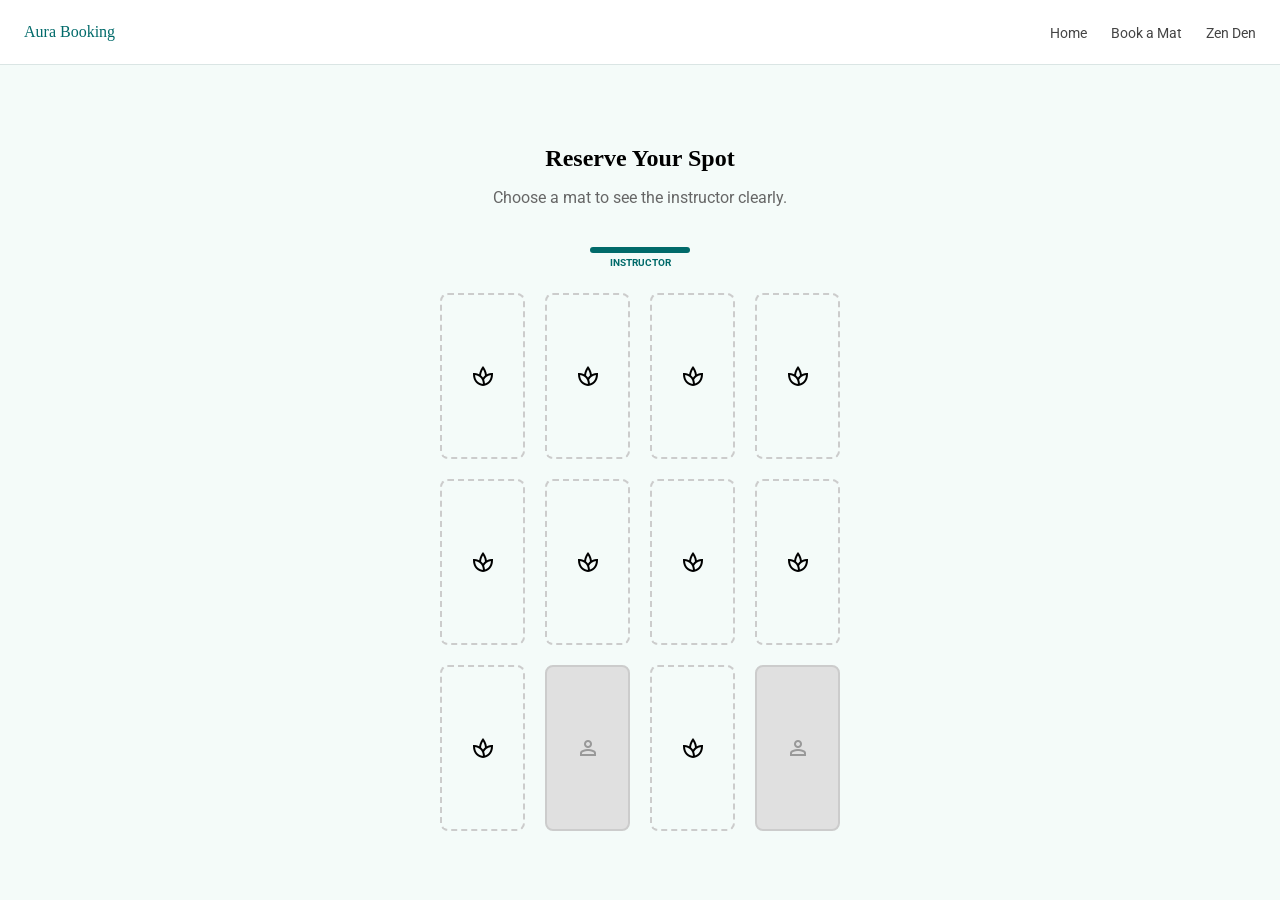
==== booking.html @ c5a3fabd "Add booking.html for mat reservation system" ====
<!DOCTYPE html>
<html lang="en">
<head>
    <meta charset="UTF-8">
    <meta name="viewport" content="width=device-width, initial-scale=1.0">
    <title>Book Your Mat | Aura</title>
    <link href="https://fonts.googleapis.com/css2?family=Roboto:wght@300;400;500&family=Google+Sans:wght@400;500&display=swap" rel="stylesheet">
    <link rel="stylesheet" href="https://fonts.googleapis.com/css2?family=Material+Symbols+Outlined:opsz,wght,FILL,GRAD@24,400,0,0" />
    <style>
        :root { --md-primary: #006a6a; --md-surface: #f4fbf9; --radius-xl: 28px; }
        body { font-family: 'Roboto', sans-serif; background: var(--md-surface); margin: 0; }
        nav { height: 64px; display: flex; align-items: center; padding: 0 24px; background: white; border-bottom: 1px solid #dae5e4; }
        .nav-links a { text-decoration: none; color: #444; margin-left: 20px; font-size: 14px; }
        
        .studio-container { max-width: 800px; margin: 40px auto; padding: 20px; text-align: center; }
        .instructor-area { width: 100px; height: 6px; background: var(--md-primary); margin: 0 auto 40px; border-radius: 10px; position: relative; }
        .instructor-area::after { content: 'INSTRUCTOR'; position: absolute; top: 10px; left: 50%; transform: translateX(-50%); font-size: 10px; color: var(--md-primary); font-weight: bold; }

        .mats-grid { display: grid; grid-template-columns: repeat(4, 1fr); gap: 20px; max-width: 400px; margin: 0 auto; }
        .mat { aspect-ratio: 1/2; border: 2px dashed #ccc; border-radius: 8px; cursor: pointer; display: flex; align-items: center; justify-content: center; transition: 0.3s; }
        .mat.occupied { background: #e0e0e0; border-style: solid; cursor: not-allowed; color: #999; }
        .mat.selected { background: var(--md-primary); border-style: solid; color: white; transform: scale(1.05); }
    </style>
</head>
<body>
    <nav>
        <div style="flex-grow:1; font-family:'Google Sans'; color:var(--md-primary)">Aura Booking</div>
        <div class="nav-links">
            <a href="index.html">Home</a>
            <a href="booking.html">Book a Mat</a>
            <a href="zen-den.html">Zen Den</a>
        </div>
    </nav>

    <div class="studio-container">
        <h2 style="font-family:'Google Sans'; margin-bottom: 10px;">Reserve Your Spot</h2>
        <p style="color:#666; margin-bottom: 40px;">Choose a mat to see the instructor clearly.</p>
        
        <div class="instructor-area"></div>
        <div class="mats-grid" id="grid"></div>
        
        <button id="confirmBtn" style="margin-top:40px; display:none; background:var(--md-primary); color:white; border:none; padding:12px 40px; border-radius:100px; cursor:pointer;">Confirm Selection</button>
    </div>

    <script>
        const grid = document.getElementById('grid');
        for (let i = 1; i <= 12; i++) {
            const isOccupied = Math.random() < 0.3;
            const mat = document.createElement('div');
            mat.className = `mat ${isOccupied ? 'occupied' : ''}`;
            mat.innerHTML = `<span class="material-symbols-outlined">${isOccupied ? 'person' : 'spa'}</span>`;
            if (!isOccupied) {
                mat.onclick = () => {
                    document.querySelectorAll('.mat').forEach(m => m.classList.remove('selected'));
                    mat.classList.add('selected');
                    document.getElementById('confirmBtn').style.display = 'inline-block';
                };
            }
            grid.appendChild(mat);
        }
    </script>
</body>
</html>
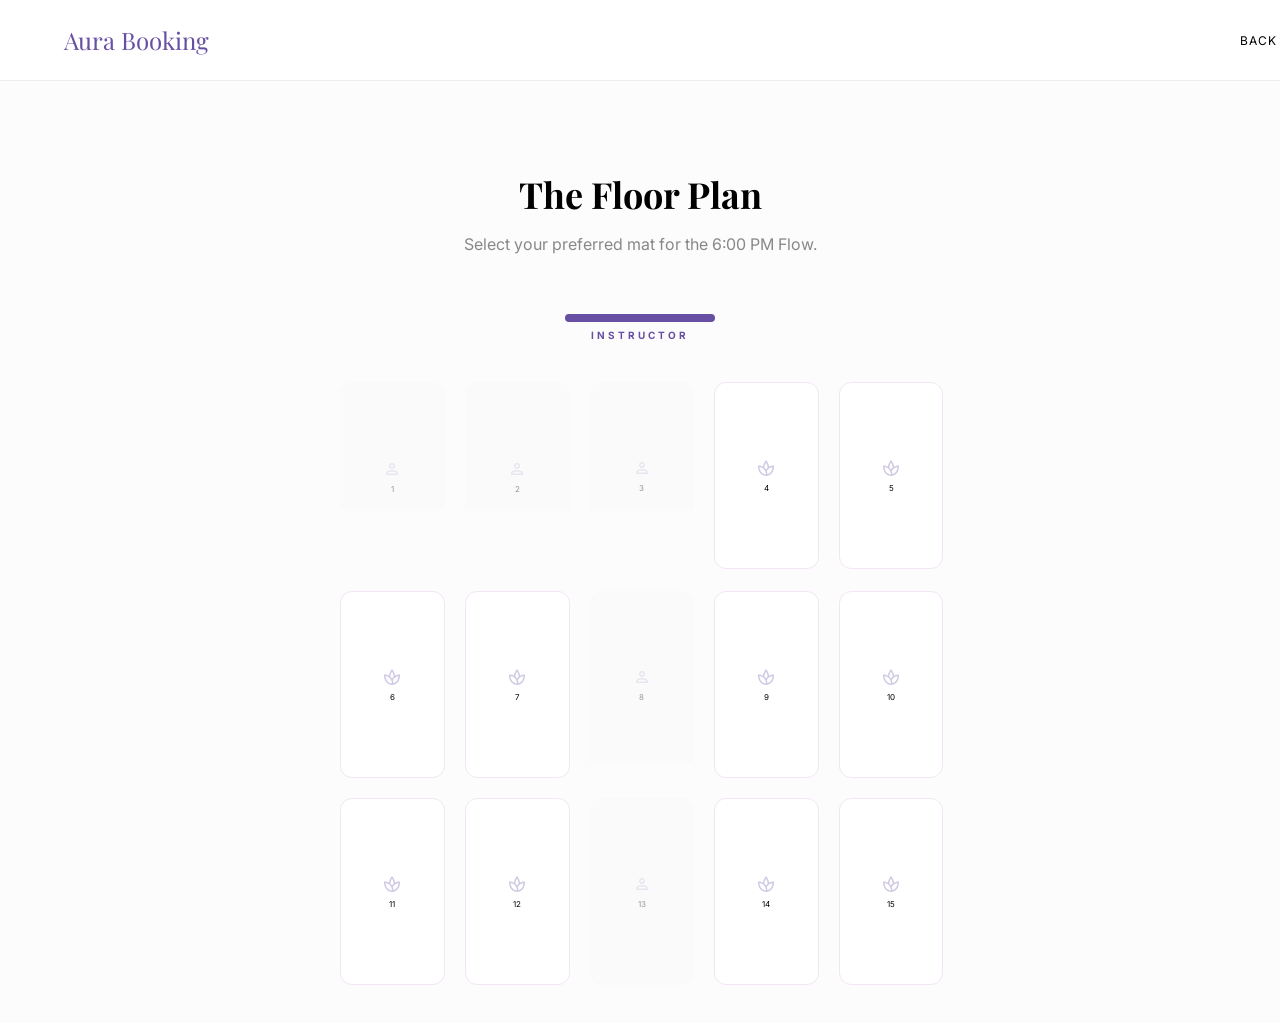
==== commit 7e81de0b: "Update booking page layout and styles" ====
--- a/booking.html
+++ b/booking.html
@@ -3,57 +3,63 @@
 <head>
     <meta charset="UTF-8">
     <meta name="viewport" content="width=device-width, initial-scale=1.0">
-    <title>Book Your Mat | Aura</title>
-    <link href="https://fonts.googleapis.com/css2?family=Roboto:wght@300;400;500&family=Google+Sans:wght@400;500&display=swap" rel="stylesheet">
-    <link rel="stylesheet" href="https://fonts.googleapis.com/css2?family=Material+Symbols+Outlined:opsz,wght,FILL,GRAD@24,400,0,0" />
+    <title>Reserve Your Space | Aura</title>
+    <link href="https://fonts.googleapis.com/css2?family=Playfair+Display:ital,wght@0,400;0,700&family=Inter:wght@300;400;500&display=swap" rel="stylesheet">
+    <link rel="stylesheet" href="https://fonts.googleapis.com/css2?family=Material+Symbols+Outlined:opsz,wght,FILL,GRAD@24,300,0,0" />
     <style>
-        :root { --md-primary: #006a6a; --md-surface: #f4fbf9; --radius-xl: 28px; }
-        body { font-family: 'Roboto', sans-serif; background: var(--md-surface); margin: 0; }
-        nav { height: 64px; display: flex; align-items: center; padding: 0 24px; background: white; border-bottom: 1px solid #dae5e4; }
-        .nav-links a { text-decoration: none; color: #444; margin-left: 20px; font-size: 14px; }
+        :root { --lavender-deep: #6750A4; --lavender-soft: #F3E5F5; }
+        body { font-family: 'Inter', sans-serif; background: #FDFCFD; margin: 0; padding-top: 100px; }
+        nav { position: fixed; top: 0; width: 100%; height: 80px; display: flex; align-items: center; padding: 0 5%; background: white; z-index: 100; border-bottom: 1px solid #eee; }
         
-        .studio-container { max-width: 800px; margin: 40px auto; padding: 20px; text-align: center; }
-        .instructor-area { width: 100px; height: 6px; background: var(--md-primary); margin: 0 auto 40px; border-radius: 10px; position: relative; }
-        .instructor-area::after { content: 'INSTRUCTOR'; position: absolute; top: 10px; left: 50%; transform: translateX(-50%); font-size: 10px; color: var(--md-primary); font-weight: bold; }
+        .studio-map { max-width: 900px; margin: 0 auto; padding: 40px; text-align: center; }
+        .instructor-stage { 
+            width: 150px; height: 8px; background: var(--lavender-deep); 
+            margin: 0 auto 60px; border-radius: 20px; position: relative;
+        }
+        .instructor-stage::after { content: 'INSTRUCTOR'; position: absolute; top: 15px; left: 50%; transform: translateX(-50%); font-size: 10px; letter-spacing: 3px; color: var(--lavender-deep); font-weight: bold; }
 
-        .mats-grid { display: grid; grid-template-columns: repeat(4, 1fr); gap: 20px; max-width: 400px; margin: 0 auto; }
-        .mat { aspect-ratio: 1/2; border: 2px dashed #ccc; border-radius: 8px; cursor: pointer; display: flex; align-items: center; justify-content: center; transition: 0.3s; }
-        .mat.occupied { background: #e0e0e0; border-style: solid; cursor: not-allowed; color: #999; }
-        .mat.selected { background: var(--md-primary); border-style: solid; color: white; transform: scale(1.05); }
+        .mats-grid { display: grid; grid-template-columns: repeat(5, 1fr); gap: 20px; max-width: 600px; margin: 0 auto; }
+        .mat { 
+            aspect-ratio: 1/1.8; border: 1px solid var(--lavender-soft); border-radius: 12px; 
+            cursor: pointer; display: flex; flex-direction: column; align-items: center; justify-content: center;
+            transition: 0.4s cubic-bezier(0.175, 0.885, 0.32, 1.275); background: white;
+        }
+        .mat span { font-size: 20px; color: var(--lavender-deep); opacity: 0.3; }
+        .mat.occupied { background: #f9f9f9; border: none; cursor: not-allowed; opacity: 0.4; }
+        .mat.selected { background: var(--lavender-deep); transform: scale(1.1); box-shadow: 0 10px 20px rgba(103, 80, 164, 0.2); }
+        .mat.selected span { color: white; opacity: 1; }
+
+        .btn-book { margin-top: 50px; background: var(--lavender-deep); color: white; border: none; padding: 16px 50px; border-radius: 40px; font-family: 'Playfair Display'; font-size: 18px; cursor: pointer; display: none; }
     </style>
 </head>
 <body>
     <nav>
-        <div style="flex-grow:1; font-family:'Google Sans'; color:var(--md-primary)">Aura Booking</div>
-        <div class="nav-links">
-            <a href="index.html">Home</a>
-            <a href="booking.html">Book a Mat</a>
-            <a href="zen-den.html">Zen Den</a>
-        </div>
+        <div style="flex-grow:1; font-family:'Playfair Display'; font-size:24px; color:var(--lavender-deep)">Aura Booking</div>
+        <div style="font-size:12px; letter-spacing:1px;"><a href="index.html" style="text-decoration:none; color:black;">BACK TO HOME</a></div>
     </nav>
 
-    <div class="studio-container">
-        <h2 style="font-family:'Google Sans'; margin-bottom: 10px;">Reserve Your Spot</h2>
-        <p style="color:#666; margin-bottom: 40px;">Choose a mat to see the instructor clearly.</p>
-        
-        <div class="instructor-area"></div>
-        <div class="mats-grid" id="grid"></div>
-        
-        <button id="confirmBtn" style="margin-top:40px; display:none; background:var(--md-primary); color:white; border:none; padding:12px 40px; border-radius:100px; cursor:pointer;">Confirm Selection</button>
+    <div class="studio-map">
+        <h2 style="font-family:'Playfair Display'; font-size: 36px; margin-bottom: 10px;">The Floor Plan</h2>
+        <p style="color: #888; margin-bottom: 60px;">Select your preferred mat for the 6:00 PM Flow.</p>
+
+        <div class="instructor-stage"></div>
+        <div class="mats-grid" id="mats"></div>
+
+        <button id="bookBtn" class="btn-book" onclick="alert('Spot Reserved!')">Reserve My Mat</button>
     </div>
 
     <script>
-        const grid = document.getElementById('grid');
-        for (let i = 1; i <= 12; i++) {
-            const isOccupied = Math.random() < 0.3;
+        const grid = document.getElementById('mats');
+        for (let i = 1; i <= 15; i++) {
+            const isTaken = Math.random() < 0.4;
             const mat = document.createElement('div');
-            mat.className = `mat ${isOccupied ? 'occupied' : ''}`;
-            mat.innerHTML = `<span class="material-symbols-outlined">${isOccupied ? 'person' : 'spa'}</span>`;
-            if (!isOccupied) {
+            mat.className = `mat ${isTaken ? 'occupied' : ''}`;
+            mat.innerHTML = `<span class="material-symbols-outlined">${isTaken ? 'person' : 'spa'}</span><small style="font-size:8px; margin-top:5px">${i}</small>`;
+            if (!isTaken) {
                 mat.onclick = () => {
                     document.querySelectorAll('.mat').forEach(m => m.classList.remove('selected'));
                     mat.classList.add('selected');
-                    document.getElementById('confirmBtn').style.display = 'inline-block';
+                    document.getElementById('bookBtn').style.display = 'inline-block';
                 };
             }
             grid.appendChild(mat);
